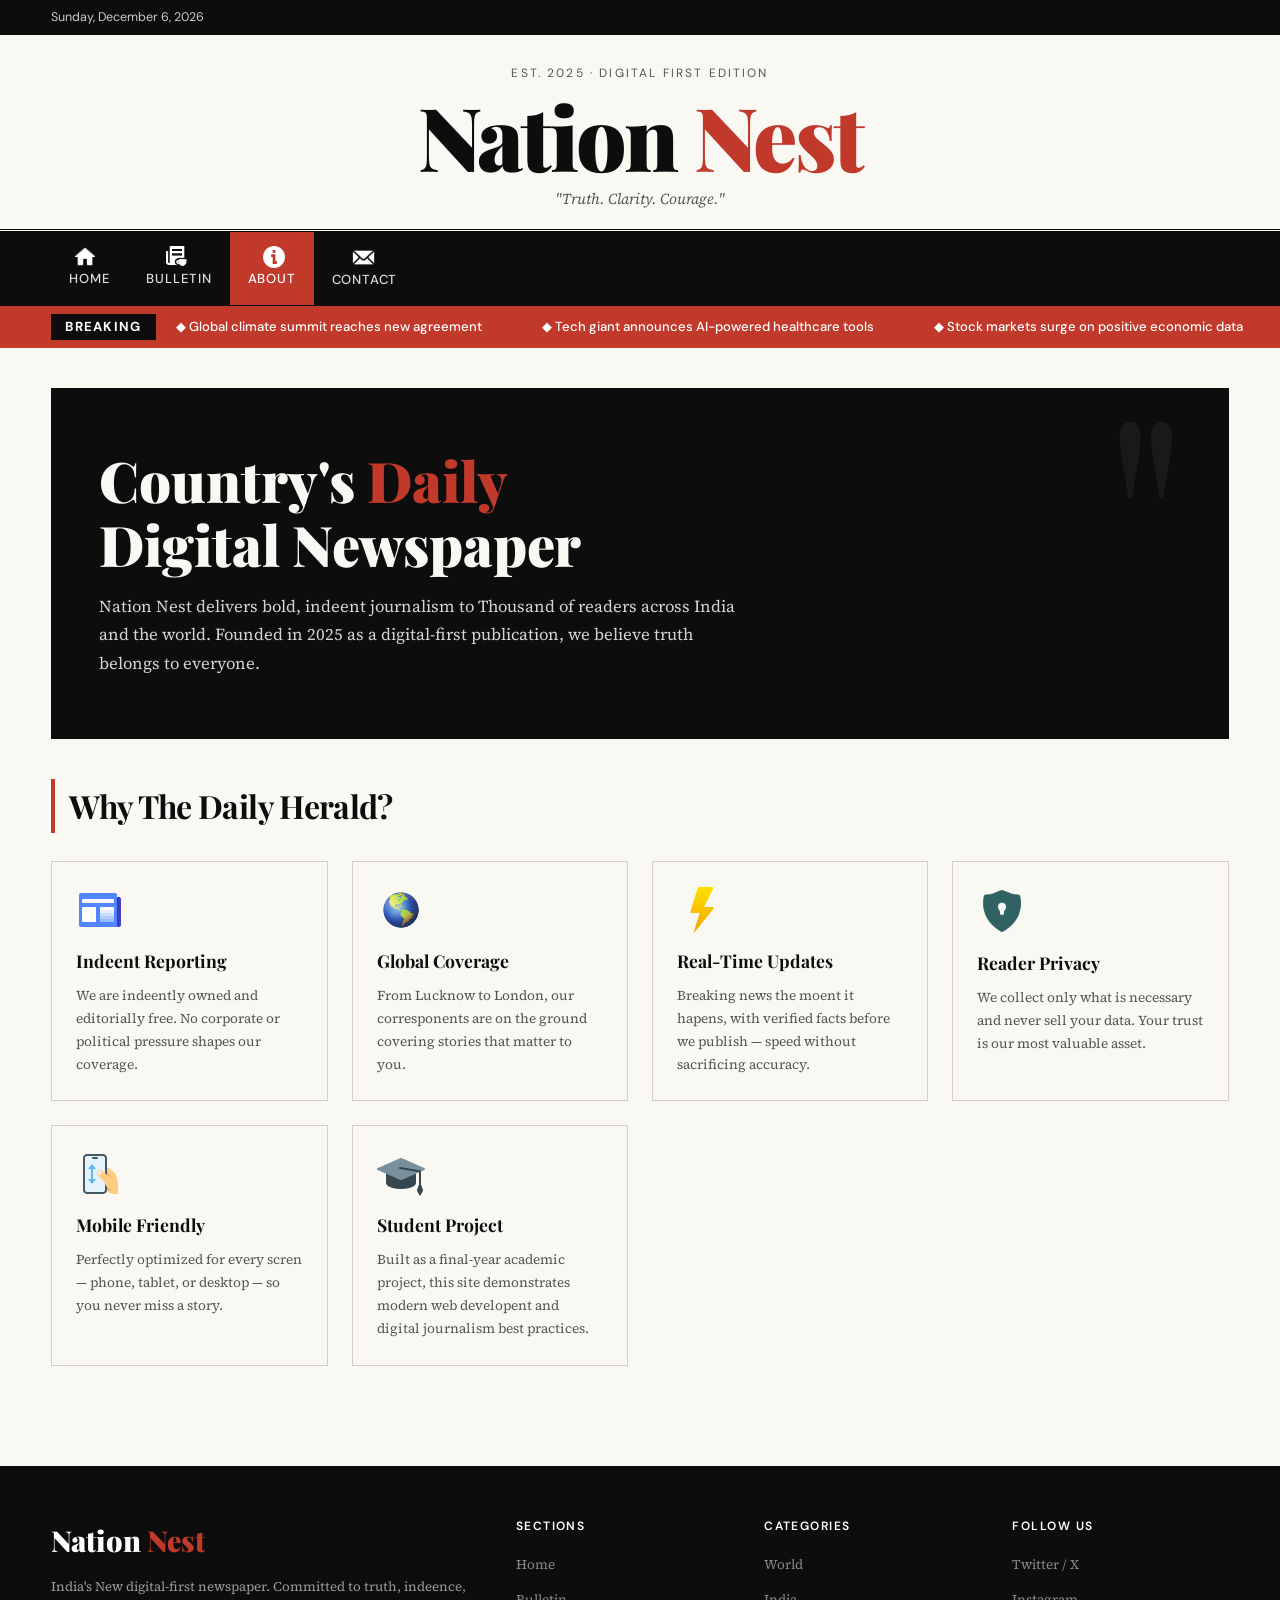
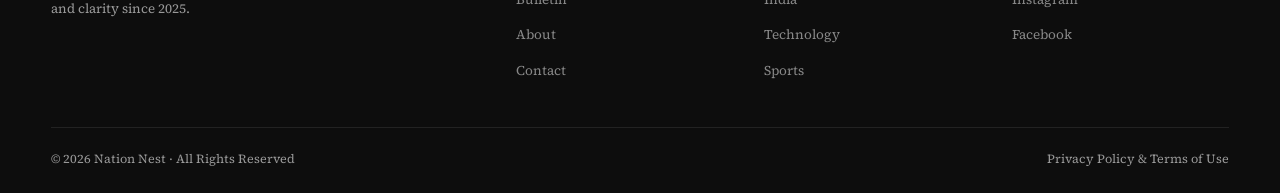
==== about.html @ c9d8be81 "Add files via upload" ====
<!DOCTYPE html>
<html lang="en">
<head>
  <meta charset="UTF-8" />
  <meta name="viewport" contentjustify-content="width=device-width, initial-scale=1.0"/>
  <title>The Nation Nest E-Newspaper</title>
  <link href="https://fonts.googleapis.com/css2?family=Playfair+Display:ital,wght@0,400;0,700;0,900;1,400&family=Source+Serif+4:wght@300;400;600&family=DM+Sans:wght@400;500;600&display=swap" rel="stylesheet"/>
  <link href="css/style.css" rel="stylesheet">
</head>
<body>

  <!--  TOP BAR  -->
  <div id="topbar">
    <div class="container tb-inner">
      <span id="live-date">Loading date...</span>
    </div>
  </div>

  <!--  MASTHEAD  -->
  <header id="masthead">
    <div class="container">
      <div class="masthead-edition">Est. 2025 · Digital First Edition</div>
      <div class="masthead-name">Nation <span>Nest</span></div>
      <div class="masthead-tagline">"Truth. Clarity. Courage."</div>
    </div>
  </header>

  <!--  NAV  -->
  <nav id="navbar">
    <div class="container nav-inner">
      <button class="ham" id="ham-btn" aria-label="Menu">
        <span></span><span></span><span></span>
      </button>
      <ul id="nav-menu">
        <li><a href="index.html" class="nav-link" data-target="home"><img src="assets/home.png" width="22px" height="22px" style="margin-left: 5px;">Home</a></li>
        <li><a href="bulletin.html" class="nav-link" data-target="bulletin"><img src="assets/bulletin.png" width="22px" height="22px" style="margin-left: 20px;">Bulletin</a></li>
        <li><a href="about.html" class="nav-link active" data-target="about"><img src="assets/icon.png" width="22px" height="22px" style="margin-left: 15px;"> About</a></li>
        <li><a href="contact.html" class="nav-link" data-target="contact"><img src="assets/email.png" width="23px" height="23px" style="margin-left: 20px;" >Contact</a></li>
      </ul>
    </div>
  </nav>

  <!--  TICKER  -->
  <div id="ticker">
    <div class="container ticker-inner">
      <span class="ticker-label">BREAKING</span>
      <div class="ticker-track" id="ticker-track">
        <!-- duplicated for seamless loop -->
        <span>Global climate summit reaches new agreement</span>
        <span>Tech giant announces AI-powered healthcare tools</span>
        <span>Stock markets surge on positive economic data</span>
        <span>Scentists discover new exoplanet in habitable zone</span>
        <span>National sports team qualifies for World Cup</span>
        <span>Parliaent passes landmark education reform bill</span>
        <span>Global climate summit reaches new agreement</span>
        <span>Tech giant announces AI-powered healthcare tools</span>
        <span>Stock markets surge on positive economic data</span>
        <span>Scentists discover new exoplanet in habitable zone</span>
        <span>National sports team qualifies for World Cup</span>
        <span>Parliaent passes landmark education reform bill</span>
      </div>
    </div>
  </div>
<!-- ====== ABOUT PAGE ====== -->
    <section id="about" >
      <div class="container">
        <div class="about-hero fade-in" >
          <h2>Country's <em>Daily</em><br/>Digital Newspaper</h2>
          <p>Nation Nest delivers bold, indeent journalism to Thousand of readers across India and the world. Founded in 2025 as a digital-first publication, we believe truth belongs to everyone.</p>
        </div>
        <h2 class="section-title">Why The Daily Herald?</h2>
        <div class="about-grid fade-in">
          <div class="about-card">
            <div class="icon"><img src="assets/news.png"></div>
            <h3>Indeent Reporting</h3>
            <p>We are indeently owned and editorially free. No corporate or political pressure shapes our coverage.</p>
          </div>
          <div class="about-card">
            <div class="icon"><img src="assets/world.png"></div>
            <h3>Global Coverage</h3>
            <p>From Lucknow to London, our corresponents are on the ground covering stories that matter to you.</p>
          </div>
          <div class="about-card">
            <div class="icon"><img src="assets/flash.png"></div>
            <h3>Real-Time Updates</h3>
            <p>Breaking news the moent it hapens, with verified facts before we publish — speed without sacrificing accuracy.</p>
          </div>
          <div class="about-card">
            <div class="icon"><img src="assets/security.png" style="height: 50px; width:50px;" ></div>
            <h3>Reader Privacy</h3>
            <p>We collect only what is necessary and never sell your data. Your trust is our most valuable asset.</p>
          </div>
          <div class="about-card">
            <div class="icon"><img src="assets/mobile.png"></div>
            <h3>Mobile Friendly</h3>
            <p>Perfectly optimized for every scren — phone, tablet, or desktop — so you never miss a story.</p>
          </div>
          <div class="about-card">
            <div class="icon"><img src="assets/graduate.png"></div>
            <h3>Student Project</h3>
            <p>Built as a final-year academic project, this site demonstrates modern web developent and digital journalism best practices.</p>
          </div>
        </div>
      </div>
    </section>



<!--  FOOTER  -->
  <footer id="footer">
    <div class="container">
      <div class="footer-grid">
        <div class="footer-brand">
          <div class="name">Nation <span>Nest</span></div>
          <p>India's New digital-first newspaper. Committed to truth, indeence, and clarity since 2025. </p>
        </div>
        <div class="footer-col">
          <h4>Sections</h4>
          <ul>
            <li><a href="index.html" >Home</a></li>
            <li><a href="bulletin.html" >Bulletin</a></li>
            <li><a href="about.html" >About</a></li>
            <li><a href="contact.html" >Contact</a></li>
          </ul>
        </div>
        <div class="footer-col">
          <h4>Categories</h4>
          <ul>
            <li><a href="world.html">World</a></li>
            <li><a href="#" class="nav-link" data-target="india">India</a></li>
            <li><a href="#">Technology</a></li>
            <li><a href="#">Sports</a></li>
          </ul>
        </div>
        <div class="footer-col">
          <h4>Follow Us</h4>
          <ul>
            <li><a href="https://x.com/nest_natio40446">Twitter / X</a></li>
            <li><a href="#">Instagram</a></li>
            <li><a href="#">Facebook</a></li>
          </ul>
        </div>
      </div>
      <div class="footer-bottom">
        <span>© 2026 Nation Nest · All Rights Reserved</span>
        <span style="margin-left: 50%;" ><a href="privacy_policy.html">Privacy Policy & Terms of Use</a></span>
      </div>
    </div>
  </footer>

  <!--  ARTICLE MODAL  -->
  <div id="modal-overlay" onclick="closeModalOutside(eent)">
    <div class="modal-box">
      <button class="modal-close" onclick="closeModal()">✕</button>
      <div class="modal-header">
        <span class="tag" id="modal-tag">Tag</span>
        <h2 id="modal-title">Title</h2>
        <div class="byline" id="modal-byline">Author · Date</div>
      </div>
      <div class="modal-body" id="modal-body">
        <p>contentjustify-content here.</p>
      </div>
    </div>
  </div>

  <!--  JAVASCRIPT  -->
  <script>

    // ── Live Date ──────────────────────────────────────────
    const months = ["January","February","March","April","May","June","July","August","September","October","November","December"];
    const days   = ["Sunday","Monday","Tuesday","Wednesday","Thursday","Friday","Saturday"];
    const now    = new Date();
    document.getElementById('live-date').textContent =
      days[now.getDay()] + ', ' + months[now.getMonth()] + ' ' + now.getDate() + ', ' + now.getFullYear();

    // ── Navigation ─────────────────────────────────────────
    function navigate(target) {
      // Hide all sections
      document.querySelectorAll('.page-section').forEach(s => s.classList.remove('active'));
      // Show target
      const el = document.getElementById(target);
      if (el) { el.classList.add('active'); }
      // Update nav links
      document.querySelectorAll('.nav-link').forEach(a => {
        a.classList.toggle('active', a.dataset.target === target);
      });
      // Scroll to top
      window.scrollTo({ top: 0, behavior: 'smooth' });
      // Close mobile menu
      document.getElementById('nav-menu').classList.remove('open');
    }

    // Nav link click listeners
    document.querySelectorAll('.nav-link').forEach(link => {
      link.addEventListener('click', function(e) {
        const href = this.getAttribute('href');
        if (href && href !== '#') return;
        e.preventDefault();
        navigate(this.dataset.target);
      });
    });

    // Footer links
    function navigate(target) {
      document.querySelectorAll('.page-section').forEach(s => s.classList.remove('active'));
      const el = document.getElementById(target);
      if (el) el.classList.add('active');
      document.querySelectorAll('.nav-link').forEach(a => {
        a.classList.toggle('active', a.dataset.target === target);
      });
      window.scrollTo({ top: 0, behavior: 'smooth' });
    }

    // ── Mobile Hamburger ───────────────────────────────────
    document.getElementById('ham-btn').addEventListener('click', function() {
      document.getElementById('nav-menu').classList.toggle('open');
    });

  </script>
</body>
</html>
---- css/style.css ----
/* CSS VARIABLES */
    :root {
      --black:       #0d0d0d;
      --white:       #faf8f3;
      --accent:      #c0392b;       /* Red accent – change this to your color */
      --gold:        #b8960c;
      --mid-gray:    #555;
      --light-gray:  #e8e4dc;
      --card-bg:     #ffffff;
      --border:      #d4cfc4;
      --font-head:   'Playfair Display', serif;
      --font-body:   'Source Serif 4', serif;
      --font-ui:     'DM Sans', sans-serif;
    }

    /* RESET & BASE */
    *, *::before, *::after { box-sizing: border-box; margin: 0; padding: 0; }
    html { scroll-behavior: smooth; }
    body {
      background: var(--white);
      color: var(--black);
      font-family: var(--font-body);
      font-size: 16px;
      line-height: 1.7;
    }
    img { max-width: 100%; height: auto; display: block; }
    a  { text-decoration: none; color: inherit; }

    /* UTILITY */
    .container { width: 92%; max-width: 1200px; margin: 0 auto; }
    .section-title {
      font-family: var(--font-head);
      font-size: clamp(1.4rem, 3vw, 2rem);
      font-weight: 700;
      letter-spacing: -0.02em;
      border-left: 4px solid var(--accent);
      padding-left: 14px;
      margin-bottom: 28px;
    }
    .tag {
      display: inline-block;
      background: var(--accent);
      color: #fff;
      font-family: var(--font-ui);
      font-size: 0.68rem;
      font-weight: 600;
      text-transform: uppercase;
      letter-spacing: 0.08em;
      padding: 3px 10px;
      border-radius: 2px;
    }
    .divider { border: none; border-top: 1px solid var(--border); margin: 40px 0; }

    /* TOP BAR */
    #topbar {
      background: var(--black);
      color: #ccc;
      font-family: var(--font-ui);
      font-size: 0.78rem;
      padding: 7px 0;
    }
    #topbar .tb-inner {
      display: flex;
      justify-content: space-between;
      align-items: center;
      flex-wrap: wrap;
      gap: 6px;
    }
    #topbar a { color: #ccc; margin-left: 14px; }
    #topbar a:hover { color: var(--accent); }

    /* HEADER / MASTHEAD */
    #masthead {
      padding: 28px 0 18px;
      text-align: center;
      border-bottom: 3px double var(--black);
    }
    .masthead-edition {
      font-family: var(--font-ui);
      font-size: 0.75rem;
      letter-spacing: 0.18em;
      text-transform: uppercase;
      color: var(--mid-gray);
      margin-bottom: 8px;
    }
    .masthead-name {
      font-family: var(--font-head);
      font-size: clamp(2.8rem, 8vw, 5.5rem);
      font-weight: 900;
      line-height: 1;
      letter-spacing: -0.03em;
    }
    .masthead-name span { color: var(--accent); }
    .masthead-tagline {
      font-family: var(--font-body);
      font-style: italic;
      font-size: 0.95rem;
      color: var(--mid-gray);
      margin-top: 6px;
    }

    /* NAV */
    #navbar {
      background: var(--black);
      position: sticky;
      top: 0;
      z-index: 1000;
    }
    #navbar .nav-inner {
      display: flex;
      align-items: center;
      justify-content: space-between;
    }
    #navbar ul {
      list-style: none;
      display: flex;
      flex-wrap: wrap;
    }
    #navbar ul li a {
      display: block;
      color: #e0ddd6;
      font-family: var(--font-ui);
      font-size: 0.82rem;
      font-weight: 500;
      letter-spacing: 0.06em;
      text-transform: uppercase;
      padding: 14px 18px;
      transition: background 0.2s, color 0.2s;
    }
    #navbar ul li a:hover,
    #navbar ul li a.active { background: var(--accent); color: #fff; }

    /* Hamburger */
    .ham { display: none; background: none; border: none; cursor: pointer; padding: 14px 18px; }
    .ham span {
      display: block; width: 24px; height: 2px;
      background: #fff; margin: 5px 0; transition: 0.3s;
    }
    .nav-search {
      padding: 8px 14px;
    }
    .nav-search input {
      background: #222;
      border: 1px solid #444;
      border-radius: 3px;
      color: #eee;
      font-family: var(--font-ui);
      font-size: 0.8rem;
      padding: 6px 10px;
      width: 160px;
      outline: none;
      transition: border 0.2s;
    }
    .nav-search input:focus { border-color: var(--accent); }

    /* TICKER / BULLETIN STRIP */
    #ticker {
      background: var(--accent);
      color: #fff;
      font-family: var(--font-ui);
      font-size: 0.82rem;
      font-weight: 500;
      padding: 8px 0;
      overflow: hidden;
    }
    .ticker-inner { display: flex; align-items: center; gap: 0; }
    .ticker-label {
      background: var(--black);
      padding: 2px 14px;
      font-weight: 700;
      letter-spacing: 0.1em;
      text-transform: uppercase;
      flex-shrink: 0;
      margin-right: 20px;
    }
    .ticker-track {
      display: flex;
      animation: tickerScroll 30s linear infinite;
      white-space: nowrap;
    }
    .ticker-track span { margin-right: 60px; }
    .ticker-track span::before { content: "◆  "; }
    @keyframes tickerScroll {
      0%   { transform: translateX(0); }
      100% { transform: translateX(-50%); }
    }

    /* PAGE SECTIONS */
    .page-section { display: none; }
    .page-section.active { display: block; }

    /* HOME – HERO GRID */
    #home { padding: 40px 0 60px; }

    /* Hero layout */
    .hero-grid {
      display: grid;
      grid-template-columns: 1fr 340px;
      grid-template-rows: auto auto;
      gap: 0;
      border: 1px solid var(--border);
    }
    .hero-main {
      border-right: 1px solid var(--border);
      padding: 28px;
    }
    .hero-main .tag { margin-bottom: 12px; }
    .hero-main h1 {
      font-family: var(--font-head);
      font-size: clamp(1.7rem, 4vw, 3rem);
      font-weight: 900;
      line-height: 1.2;
      letter-spacing: -0.02em;
      margin-bottom: 14px;
    }
    .hero-main p.lead {
      font-size: 1.05rem;
      color: #333;
      margin-bottom: 18px;
    }
    .hero-main .byline {
      font-family: var(--font-ui);
      font-size: 0.78rem;
      color: var(--mid-gray);
      border-top: 1px solid var(--border);
      padding-top: 12px;
    }
    .hero-image {
      width: 100%;
      height: 260px;
      object-fit: cover;
      display: block;
    }

    /* Sidebar of hero */
    .hero-sidebar { padding: 0; }
    .hero-side-item {
      padding: 18px 20px;
      border-bottom: 1px solid var(--border);
      cursor: pointer;
      transition: background 0.15s;
    }
    .hero-side-item:last-child { border-bottom: none; }
    .hero-side-item:hover { background: #f4f1ea; }
    .hero-side-item .tag { margin-bottom: 8px; }
    .hero-side-item h3 {
      font-family: var(--font-head);
      font-size: 1rem;
      font-weight: 700;
      line-height: 1.35;
      margin-bottom: 6px;
    }
    .hero-side-item p {
      font-size: 0.82rem;
      color: var(--mid-gray);
      line-height: 1.5;
    }

    /* NEWS CARDS GRID */
    .news-grid {
      display: grid;
      grid-template-columns: repeat(auto-fill, minmax(280px, 1fr));
      gap: 24px;
      margin-top: 10px;
    }
    .news-card {
      background: var(--card-bg);
      border: 1px solid var(--border);
      transition: box-shadow 0.2s, transform 0.2s;
      cursor: pointer;
    }
    .news-card:hover {
      box-shadow: 0 8px 28px rgba(0,0,0,0.1);
      transform: translateY(-3px);
    }
    .news-card img {
      width: 100%; height: 180px; object-fit: cover;
    }
    .news-card-body { padding: 16px 18px 20px; }
    .news-card-body .tag { margin-bottom: 10px; }
    .news-card-body h3 {
      font-family: var(--font-head);
      font-size: 1.05rem;
      font-weight: 700;
      line-height: 1.4;
      margin-bottom: 8px;
    }
    .news-card-body p {
      font-size: 0.85rem;
      color: var(--mid-gray);
      margin-bottom: 12px;
    }
    .news-card-body .byline {
      font-family: var(--font-ui);
      font-size: 0.75rem;
      color: #999;
      border-top: 1px solid var(--border);
      padding-top: 10px;
    }

    /* OPINION / FEATURED ROW */
    .opinion-row {
      display: grid;
      grid-template-columns: 1fr 1fr 1fr;
      gap: 0;
      border: 1px solid var(--border);
      margin-top: 10px;
    }
    .opinion-col {
      padding: 24px;
      border-right: 1px solid var(--border);
    }
    .opinion-col:last-child { border-right: none; }
    .opinion-col blockquote {
      font-family: var(--font-head);
      font-style: italic;
      font-size: 1.1rem;
      line-height: 1.6;
      color: #222;
      border-left: 3px solid var(--gold);
      padding-left: 14px;
      margin: 12px 0;
    }
    .opinion-author {
      font-family: var(--font-ui);
      font-size: 0.78rem;
      color: var(--mid-gray);
      font-weight: 500;
    }

    /* BULLETIN PAGE */
    #bulletin { padding: 40px 0 60px; }

    .bulletin-layout {
      display: grid;
      grid-template-columns: 1fr 300px;
      gap: 32px;
    }

    /* Bulletin feed */
    .bulletin-item {
      display: flex;
      gap: 16px;
      padding: 18px 0;
      border-bottom: 1px solid var(--border);
      cursor: pointer;
      transition: background 0.15s;
    }
    .bulletin-item:hover { background: #f7f4ee; padding-left: 8px; }
    .bulletin-item-num {
      font-family: var(--font-head);
      font-size: 2rem;
      font-weight: 900;
      color: var(--light-gray);
      min-width: 48px;
      line-height: 1;
    }
    .bulletin-item-body .tag { margin-bottom: 6px; }
    .bulletin-item-body h3 {
      font-family: var(--font-head);
      font-size: 1.15rem;
      font-weight: 700;
      line-height: 1.35;
      margin-bottom: 6px;
    }
    .bulletin-item-body p {
      font-size: 0.85rem;
      color: var(--mid-gray);
    }
    .bulletin-item-body .meta {
      font-family: var(--font-ui);
      font-size: 0.75rem;
      color: #aaa;
      margin-top: 6px;
    }

    /* Bulletin sidebar */
    .sidebar-box {
      border: 1px solid var(--border);
      margin-bottom: 24px;
    }
    .sidebar-box-title {
      background: var(--black);
      color: #fff;
      font-family: var(--font-ui);
      font-size: 0.78rem;
      font-weight: 600;
      letter-spacing: 0.12em;
      text-transform: uppercase;
      padding: 10px 16px;
    }
    .sidebar-box-body { padding: 14px 16px; }
    .sidebar-news-item {
      padding: 10px 0;
      border-bottom: 1px solid var(--border);
      font-size: 0.85rem;
      cursor: pointer;
    }
    .sidebar-news-item:last-child { border-bottom: none; }
    .sidebar-news-item h4 {
      font-family: var(--font-head);
      font-size: 0.9rem;
      font-weight: 700;
      margin-bottom: 4px;
      line-height: 1.4;
    }
    .sidebar-news-item span {
      font-family: var(--font-ui);
      font-size: 0.72rem;
      color: #aaa;
    }
    .sidebar-news-item:hover h4 { color: var(--accent); }

    /* Weather widget */
    .weather-widget {
      display: flex;
      align-items: center;
      gap: 12px;
    }
    .weather-icon { font-size: 2.5rem; }
    .weather-info .city {
      font-family: var(--font-head);
      font-size: 1rem;
      font-weight: 700;
    }
    .weather-info .temp {
      font-family: var(--font-ui);
      font-size: 0.85rem;
      color: var(--mid-gray);
    }

    /* ABOUT PAGE */
    #about { padding: 40px 0 60px; }
    .about-hero {
      background: var(--black);
      color: var(--white);
      padding: 60px 48px;
      margin-bottom: 40px;
      position: relative;
      overflow: hidden;
    }
    .about-hero::before {
      content: '"';
      position: absolute;
      right: 40px; top: -20px;
      font-family: var(--font-head);
      font-size: 18rem;
      opacity: 0.05;
      line-height: 1;
    }
    .about-hero h2 {
      font-family: var(--font-head);
      font-size: clamp(2rem, 5vw, 3.5rem);
      font-weight: 900;
      line-height: 1.15;
      margin-bottom: 16px;
    }
    .about-hero h2 em { color: var(--accent); font-style: normal; }
    .about-hero p {
      max-width: 640px;
      font-size: 1.05rem;
      opacity: 0.85;
    }
    .about-grid {
      display: grid;
      grid-template-columns: repeat(auto-fill, minmax(240px, 1fr));
      gap: 24px;
    }
    .about-card {
      border: 1px solid var(--border);
      padding: 24px;
    }
    .about-card .icon {
      font-size: 2rem;
      margin-bottom: 12px;
    }
    .about-card h3 {
      font-family: var(--font-head);
      font-size: 1.1rem;
      font-weight: 700;
      margin-bottom: 8px;
    }
    .about-card p {
      font-size: 0.85rem;
      color: var(--mid-gray);
    }

    /*  CONTACT PAGE */
    #contact { padding: 40px 0 60px; }
    .contact-layout {
      display: grid;
      grid-template-columns: 1fr 1fr;
      gap: 40px;
    }
    .contact-info h2 {
      font-family: var(--font-head);
      font-size: 2rem;
      font-weight: 900;
      margin-bottom: 16px;
    }
    .contact-info p { color: var(--mid-gray); margin-bottom: 24px; }
    .contact-detail {
      display: flex;
      gap: 12px;
      margin-bottom: 16px;
      align-items: flex-start;
    }
    .contact-detail .ci { font-size: 1.3rem; }
    .contact-detail div { font-size: 0.9rem; }
    .contact-detail strong { font-family: var(--font-ui); font-size: 0.75rem; text-transform: uppercase; letter-spacing: 0.08em; color: var(--mid-gray); display: block; }

    /* Form */
    .form-group { margin-bottom: 18px; }
    .form-group label {
      display: block;
      font-family: var(--font-ui);
      font-size: 0.78rem;
      font-weight: 600;
      letter-spacing: 0.06em;
      text-transform: uppercase;
      margin-bottom: 6px;
      color: #333;
    }
    .form-group input,
    .form-group textarea,
    .form-group select {
      width: 100%;
      border: 1px solid var(--border);
      background: #fff;
      font-family: var(--font-body);
      font-size: 0.9rem;
      padding: 10px 14px;
      outline: none;
      border-radius: 2px;
      transition: border 0.2s;
    }
    .form-group input:focus,
    .form-group textarea:focus,
    .form-group select:focus { border-color: var(--accent); }
    .form-group textarea { resize: vertical; min-height: 120px; }
    .btn {
      display: inline-block;
      background: var(--accent);
      color: #fff;
      font-family: var(--font-ui);
      font-size: 0.85rem;
      font-weight: 600;
      letter-spacing: 0.08em;
      text-transform: uppercase;
      padding: 12px 28px;
      border: none;
      cursor: pointer;
      transition: background 0.2s, transform 0.1s;
    }
    .btn:hover { background: #a93226; }
    .btn:active { transform: scale(0.98); }

    /*  FOOTER */
    #footer {
      background: var(--black);
      color: #999;
      padding: 50px 0 24px;
      margin-top: 40px;
    }
    .footer-grid {
      display: grid;
      grid-template-columns: 2fr 1fr 1fr 1fr;
      gap: 32px;
      margin-bottom: 36px;
    }
    .footer-brand .name {
      font-family: var(--font-head);
      font-size: 1.8rem;
      font-weight: 900;
      color: #fff;
      margin-bottom: 10px;
    }
    .footer-brand .name span { color: var(--accent); }
    .footer-brand p { font-size: 0.83rem; line-height: 1.7; }
    .footer-col h4 {
      font-family: var(--font-ui);
      font-size: 0.75rem;
      font-weight: 600;
      letter-spacing: 0.12em;
      text-transform: uppercase;
      color: #fff;
      margin-bottom: 14px;
    }
    .footer-col ul { list-style: none; }
    .footer-col ul li { margin-bottom: 8px; }
    .footer-col ul li a {
      font-size: 0.84rem;
      color: #888;
      transition: color 0.2s;
    }
    .footer-col ul li a:hover { color: var(--accent); }
    .footer-bottom {
      border-top: 1px solid #222;
      padding-top: 20px;
      display: flex;
      justify-content: space-between;
      flex-wrap: wrap;
      gap: 10px;
      font-size: 0.78rem;
    }

    /* MODAL (Article Popup) */
    #modal-overlay {
      display: none;
      position: fixed; inset: 0;
      background: rgba(0,0,0,0.7);
      z-index: 2000;
      align-items: center;
      justify-content: center;
      padding: 20px;
    }
    #modal-overlay.open { display: flex; }
    .modal-box {
      background: var(--white);
      max-width: 680px;
      width: 100%;
      max-height: 85vh;
      overflow-y: auto;
      position: relative;
    }
    .modal-header { padding: 28px 28px 0; }
    .modal-header .tag { margin-bottom: 12px; }
    .modal-header h2 {
      font-family: var(--font-head);
      font-size: 1.8rem;
      font-weight: 900;
      line-height: 1.25;
      margin-bottom: 10px;
    }
    .modal-header .byline {
      font-family: var(--font-ui);
      font-size: 0.78rem;
      color: var(--mid-gray);
      padding-bottom: 18px;
      border-bottom: 1px solid var(--border);
    }
    .modal-body { padding: 22px 28px 28px; font-size: 0.95rem; line-height: 1.85; }
    .modal-body p { margin-bottom: 14px; }
    .modal-close {
      position: absolute; top: 14px; right: 16px;
      background: none; border: none; font-size: 1.5rem;
      cursor: pointer; color: #888; line-height: 1;
    }
    .modal-close:hover { color: var(--accent); }

    /* RESPONSIVE */
    @media (max-width: 900px) {
      .hero-grid { grid-template-columns: 1fr; }
      .hero-sidebar { border-top: 1px solid var(--border); }
      .opinion-row { grid-template-columns: 1fr; }
      .opinion-col { border-right: none; border-bottom: 1px solid var(--border); }
      .bulletin-layout { grid-template-columns: 1fr; }
      .contact-layout { grid-template-columns: 1fr; }
      .footer-grid { grid-template-columns: 1fr 1fr; }
    }
    @media (max-width: 620px) {
      .masthead-name { font-size: 2.5rem; }
      #navbar ul li a { padding: 12px 12px; font-size: 0.75rem; }
      .footer-grid { grid-template-columns: 1fr; }
      .about-hero { padding: 36px 24px; }
      .nav-search { display: none; }
      .ham { display: block; }
      #nav-menu { display: none; flex-direction: column; width: 100%; }
      #nav-menu.open { display: flex; }
      #nav-menu li a { border-bottom: 1px solid #222; }
    }

    /* Fade-in animation */
    .fade-in {
      animation: fadeIn 0.4s ease forwards;
    }
    @keyframes fadeIn {
      from { opacity: 0; transform: translateY(10px); }
      to   { opacity: 1; transform: translateY(0); }
    }
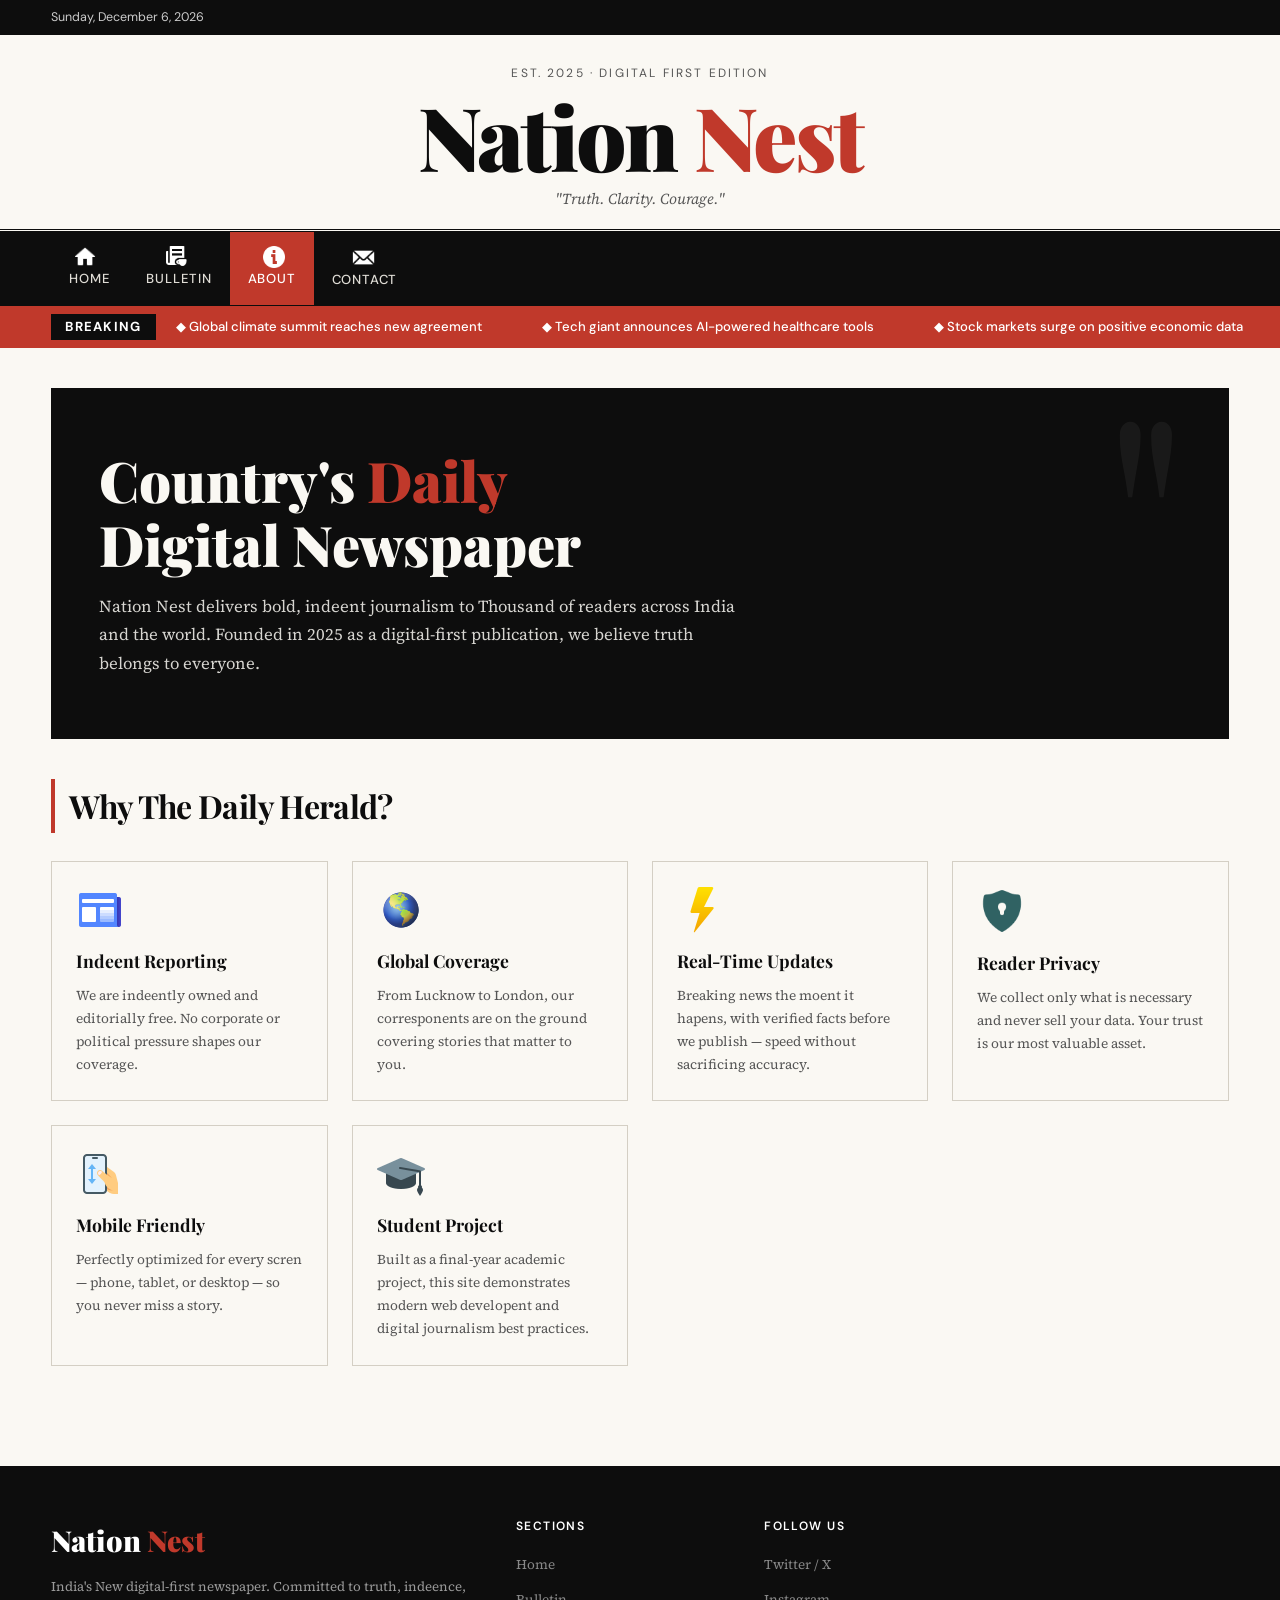
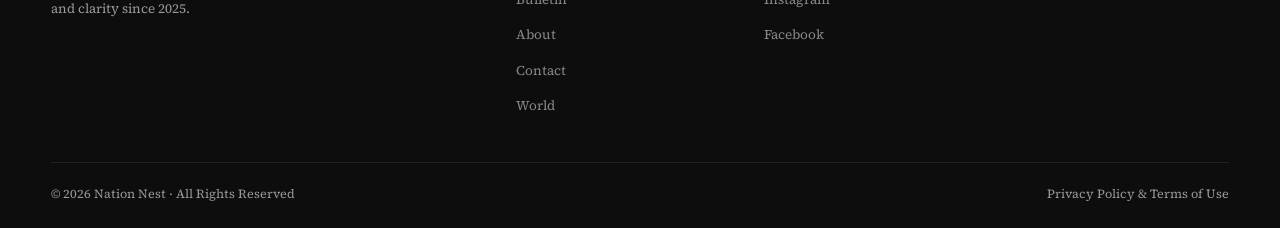
==== commit 837c7f7d: "Update about.html" ====
--- a/about.html
+++ b/about.html
@@ -121,17 +121,10 @@
             <li><a href="bulletin.html" >Bulletin</a></li>
             <li><a href="about.html" >About</a></li>
             <li><a href="contact.html" >Contact</a></li>
+            <li><a href="world.html">World</a></li>
           </ul>
         </div>
-        <div class="footer-col">
-          <h4>Categories</h4>
-          <ul>
-            <li><a href="world.html">World</a></li>
-            <li><a href="#" class="nav-link" data-target="india">India</a></li>
-            <li><a href="#">Technology</a></li>
-            <li><a href="#">Sports</a></li>
-          </ul>
-        </div>
+    
         <div class="footer-col">
           <h4>Follow Us</h4>
           <ul>
